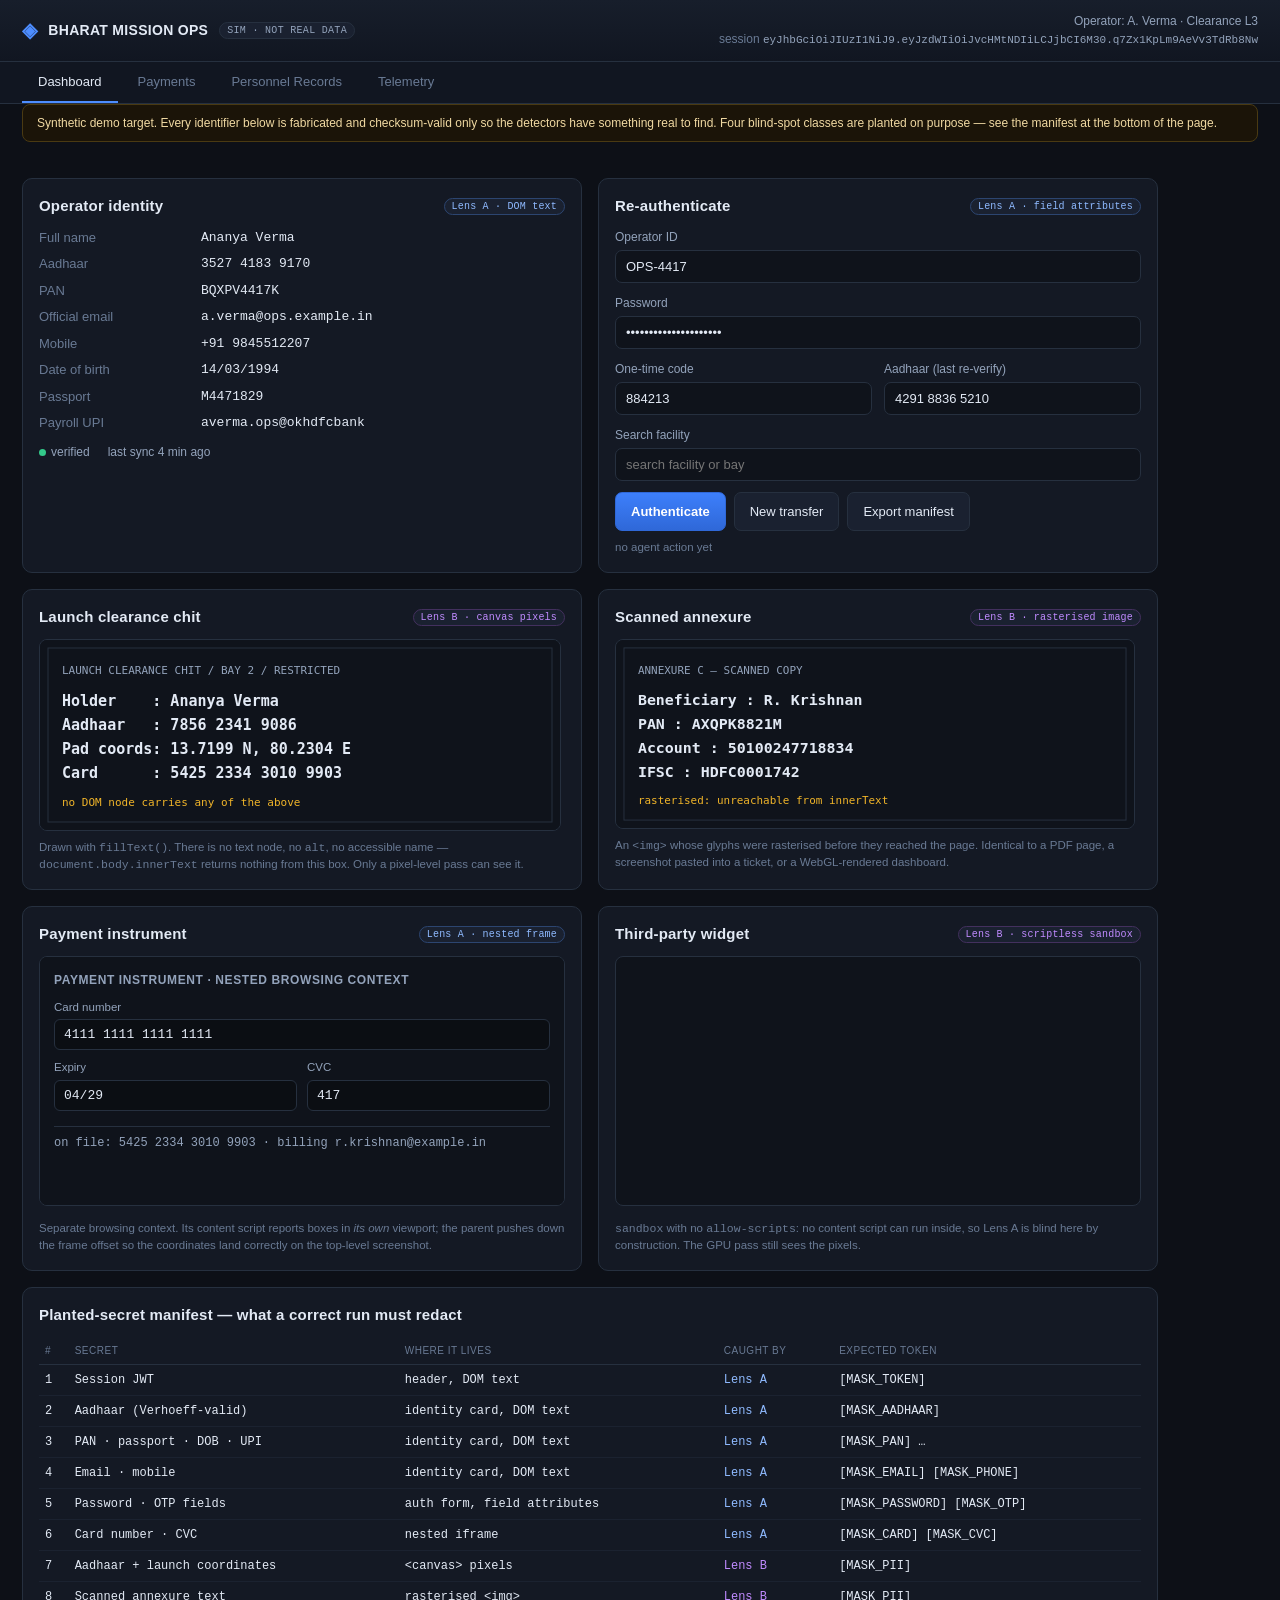
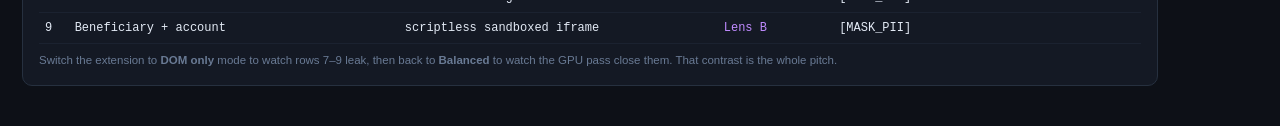
==== demo/index.html @ 04fd3617 "Aegis-Agent: on-device visual perception for browser agents Splits a browser agent so the half that " ====
<!doctype html>
<html lang="en">
<meta charset="utf-8">
<meta name="viewport" content="width=device-width, initial-scale=1">
<title>Bharat Mission Ops — Aegis-Agent demo target</title>
<style>
  :root {
    --bg:#0d1017; --panel:#141924; --panel2:#1a2130; --line:#26303f;
    --fg:#e3eaf5; --dim:#93a3bb; --muted:#697a94;
    --accent:#4d8dff; --ok:#33c98a; --warn:#f0b429; --bad:#ff6b60;
  }
  * { box-sizing:border-box; }
  body { margin:0; background:var(--bg); color:var(--fg);
         font:14px/1.5 -apple-system,"Segoe UI",Roboto,sans-serif; }
  header { display:flex; align-items:center; justify-content:space-between;
           padding:12px 22px; background:linear-gradient(180deg,#171e2b,#111621);
           border-bottom:1px solid var(--line); }
  .logo { display:flex; align-items:center; gap:11px; font-weight:650; letter-spacing:.3px; }
  .logo span.mark { color:var(--accent); font-size:20px; }
  .who { font-size:12px; color:var(--dim); text-align:right; }
  nav { display:flex; gap:4px; padding:0 22px; background:#111621; border-bottom:1px solid var(--line); }
  nav a { padding:10px 16px; color:var(--muted); text-decoration:none; font-size:13px;
          border-bottom:2px solid transparent; }
  nav a:hover { color:var(--fg); }
  nav a.active { color:var(--fg); border-bottom-color:var(--accent); }
  main { padding:20px 22px 40px; max-width:1180px; }
  h2 { font-size:15px; margin:0 0 10px; letter-spacing:.2px; }
  .grid { display:grid; grid-template-columns:1fr 1fr; gap:16px; }
  .card { background:var(--panel); border:1px solid var(--line); border-radius:10px; padding:16px; }
  .card h2 { display:flex; align-items:center; justify-content:space-between; }
  .tag { font:10px ui-monospace,monospace; padding:2px 7px; border-radius:20px;
         border:1px solid var(--line); background:var(--panel2); color:var(--dim); }
  .tag.a { color:#8fbaff; border-color:#2c4570; }
  .tag.b { color:#c08bff; border-color:#43305e; }
  dl { display:grid; grid-template-columns:150px 1fr; gap:7px 12px; margin:0; font-size:13px; }
  dt { color:var(--muted); }
  dd { margin:0; font-family:ui-monospace,SFMono-Regular,Menlo,monospace; }
  label { display:block; font-size:12px; color:var(--dim); margin-bottom:11px; }
  input, select { width:100%; margin-top:4px; padding:8px 10px; border-radius:7px;
                  border:1px solid var(--line); background:#0f131b; color:var(--fg); font-size:13px; }
  input:focus { outline:none; border-color:var(--accent); }
  .row2 { display:grid; grid-template-columns:1fr 1fr; gap:12px; }
  button { font:inherit; font-size:13px; padding:9px 15px; border-radius:7px; cursor:pointer;
           background:linear-gradient(180deg,#3d7ffb,#2f68d8); border:1px solid #2f68d8;
           color:#fff; font-weight:600; }
  button.sec { background:var(--panel2); border-color:var(--line); color:var(--fg); font-weight:500; }
  canvas { border:1px solid var(--line); border-radius:8px; display:block; background:#0f131b; }
  iframe { width:100%; border:1px solid var(--line); border-radius:8px; background:#0f131b; }
  .note { font-size:11.5px; color:var(--muted); margin-top:8px; }
  .manifest { margin-top:16px; }
  .manifest table { width:100%; border-collapse:collapse; font-size:12px; }
  .manifest th { text-align:left; font-size:10px; text-transform:uppercase; letter-spacing:.5px;
                 color:var(--muted); border-bottom:1px solid var(--line); padding:6px 6px; font-weight:500; }
  .manifest td { padding:6px; border-bottom:1px solid #1b2230; font-family:ui-monospace,monospace; }
  .lensA { color:#8fbaff; } .lensB { color:#c08bff; }
  #banner { background:#1b1408; border:1px solid #4a3a12; color:#f0d9a2; font-size:12px;
            padding:9px 14px; margin:0 22px 16px; border-radius:8px; }
  .status { display:flex; gap:18px; font-size:12px; color:var(--dim); margin-top:10px; }
  .dot { width:7px; height:7px; border-radius:50%; background:var(--ok); display:inline-block; margin-right:5px; }
</style>
<body>

<header>
  <div class="logo"><span class="mark">◈</span> BHARAT MISSION OPS <span class="tag">SIM · NOT REAL DATA</span></div>
  <div class="who">
    Operator: A. Verma · Clearance L3<br>
    <span style="color:#697a94">session</span>
    <code style="font-size:11px">eyJhbGciOiJIUzI1NiJ9.eyJzdWIiOiJvcHMtNDIiLCJjbCI6M30.q7Zx1KpLm9AeVv3TdRb8Nw</code>
  </div>
</header>

<nav>
  <a href="#dashboard" class="active" data-view="dashboard">Dashboard</a>
  <a href="#payments"  data-view="payments">Payments</a>
  <a href="#records"   data-view="records">Personnel Records</a>
  <a href="#telemetry" data-view="telemetry">Telemetry</a>
</nav>

<div id="banner">
  Synthetic demo target. Every identifier below is fabricated and checksum-valid only
  so the detectors have something real to find. Four blind-spot classes are planted
  on purpose — see the manifest at the bottom of the page.
</div>

<main>
  <div class="grid">

    <!-- ---------------------------------------------- Lens A: DOM text -->
    <section class="card">
      <h2>Operator identity <span class="tag a">Lens A · DOM text</span></h2>
      <dl>
        <dt>Full name</dt><dd>Ananya Verma</dd>
        <dt>Aadhaar</dt><dd>3527 4183 9170</dd>
        <dt>PAN</dt><dd>BQXPV4417K</dd>
        <dt>Official email</dt><dd>a.verma@ops.example.in</dd>
        <dt>Mobile</dt><dd>+91 9845512207</dd>
        <dt>Date of birth</dt><dd>14/03/1994</dd>
        <dt>Passport</dt><dd>M4471829</dd>
        <dt>Payroll UPI</dt><dd>averma.ops@okhdfcbank</dd>
      </dl>
      <div class="status"><span><span class="dot"></span>verified</span><span>last sync 4 min ago</span></div>
    </section>

    <!-- ---------------------------------------------- Lens A: form fields -->
    <section class="card">
      <h2>Re-authenticate <span class="tag a">Lens A · field attributes</span></h2>
      <label>Operator ID
        <input type="text" name="operator" value="OPS-4417" autocomplete="username">
      </label>
      <label>Password
        <input type="password" name="password" autocomplete="current-password" value="correct-horse-battery">
      </label>
      <div class="row2">
        <label>One-time code
          <input type="text" name="otp" autocomplete="one-time-code" inputmode="numeric" value="884213">
        </label>
        <label>Aadhaar (last re-verify)
          <input type="text" name="aadhaarNumber" value="4291 8836 5210">
        </label>
      </div>
      <label>Search facility
        <input type="text" name="q" placeholder="search facility or bay" aria-label="Search facility">
      </label>
      <div style="display:flex; gap:8px; margin-top:4px">
        <button id="authBtn">Authenticate</button>
        <button class="sec" id="newTransfer">New transfer</button>
        <button class="sec" id="exportBtn">Export manifest</button>
      </div>
      <div class="note" id="actionLog">no agent action yet</div>
    </section>

    <!-- ---------------------------------------------- Lens B: canvas -->
    <section class="card">
      <h2>Launch clearance chit <span class="tag b">Lens B · canvas pixels</span></h2>
      <canvas id="chit" width="520" height="190"></canvas>
      <div class="note">
        Drawn with <code>fillText()</code>. There is no text node, no
        <code>alt</code>, no accessible name — <code>document.body.innerText</code>
        returns nothing from this box. Only a pixel-level pass can see it.
      </div>
    </section>

    <!-- ---------------------------------------------- Lens B: baked image -->
    <section class="card">
      <h2>Scanned annexure <span class="tag b">Lens B · rasterised image</span></h2>
      <img id="annexure" width="520" height="190" alt="scanned annexure page"
           style="border:1px solid #26303f;border-radius:8px;display:block">
      <div class="note">
        An <code>&lt;img&gt;</code> whose glyphs were rasterised before they reached
        the page. Identical to a PDF page, a screenshot pasted into a ticket, or a
        WebGL-rendered dashboard.
      </div>
    </section>

    <!-- ---------------------------------------------- Lens A: nested frame -->
    <section class="card">
      <h2>Payment instrument <span class="tag a">Lens A · nested frame</span></h2>
      <iframe id="payFrame" src="frame-payment.html" height="250" title="payment instrument"></iframe>
      <div class="note">
        Separate browsing context. Its content script reports boxes in <em>its own</em>
        viewport; the parent pushes down the frame offset so the coordinates land
        correctly on the top-level screenshot.
      </div>
    </section>

    <!-- ---------------------------------------------- Lens B: sandboxed frame -->
    <section class="card">
      <h2>Third-party widget <span class="tag b">Lens B · scriptless sandbox</span></h2>
      <iframe id="sandboxFrame" height="250" sandbox title="third-party widget"></iframe>
      <div class="note">
        <code>sandbox</code> with no <code>allow-scripts</code>: no content script can
        run inside, so Lens A is blind here by construction. The GPU pass still sees
        the pixels.
      </div>
    </section>
  </div>

  <!-- ------------------------------------------------------------ manifest -->
  <section class="card manifest">
    <h2>Planted-secret manifest — what a correct run must redact</h2>
    <table>
      <thead><tr><th>#</th><th>Secret</th><th>Where it lives</th><th>Caught by</th><th>Expected token</th></tr></thead>
      <tbody>
        <tr><td>1</td><td>Session JWT</td><td>header, DOM text</td><td class="lensA">Lens A</td><td>[MASK_TOKEN]</td></tr>
        <tr><td>2</td><td>Aadhaar (Verhoeff-valid)</td><td>identity card, DOM text</td><td class="lensA">Lens A</td><td>[MASK_AADHAAR]</td></tr>
        <tr><td>3</td><td>PAN · passport · DOB · UPI</td><td>identity card, DOM text</td><td class="lensA">Lens A</td><td>[MASK_PAN] …</td></tr>
        <tr><td>4</td><td>Email · mobile</td><td>identity card, DOM text</td><td class="lensA">Lens A</td><td>[MASK_EMAIL] [MASK_PHONE]</td></tr>
        <tr><td>5</td><td>Password · OTP fields</td><td>auth form, field attributes</td><td class="lensA">Lens A</td><td>[MASK_PASSWORD] [MASK_OTP]</td></tr>
        <tr><td>6</td><td>Card number · CVC</td><td>nested iframe</td><td class="lensA">Lens A</td><td>[MASK_CARD] [MASK_CVC]</td></tr>
        <tr><td>7</td><td>Aadhaar + launch coordinates</td><td><code>&lt;canvas&gt;</code> pixels</td><td class="lensB">Lens B</td><td>[MASK_PII]</td></tr>
        <tr><td>8</td><td>Scanned annexure text</td><td>rasterised <code>&lt;img&gt;</code></td><td class="lensB">Lens B</td><td>[MASK_PII]</td></tr>
        <tr><td>9</td><td>Beneficiary + account</td><td>scriptless sandboxed iframe</td><td class="lensB">Lens B</td><td>[MASK_PII]</td></tr>
      </tbody>
    </table>
    <div class="note">
      Switch the extension to <b>DOM only</b> mode to watch rows 7–9 leak, then back to
      <b>Balanced</b> to watch the GPU pass close them. That contrast is the whole pitch.
    </div>
  </section>
</main>

<script>
/* ---- canvas: text that exists only as pixels ---------------------------- */
(function () {
  const c = document.getElementById('chit');
  const g = c.getContext('2d');
  g.fillStyle = '#0f131b'; g.fillRect(0, 0, c.width, c.height);
  g.strokeStyle = '#26303f'; g.strokeRect(8, 8, c.width - 16, c.height - 16);

  g.fillStyle = '#93a3bb';
  g.font = '11px ui-monospace, monospace';
  g.fillText('LAUNCH CLEARANCE CHIT / BAY 2 / RESTRICTED', 22, 34);

  g.fillStyle = '#e3eaf5';
  g.font = '600 15px ui-monospace, monospace';
  g.fillText('Holder    : Ananya Verma', 22, 66);
  g.fillText('Aadhaar   : 7856 2341 9086', 22, 90);
  g.fillText('Pad coords: 13.7199 N, 80.2304 E', 22, 114);
  g.fillText('Card      : 5425 2334 3010 9903', 22, 138);

  g.fillStyle = '#f0b429';
  g.font = '11px ui-monospace, monospace';
  g.fillText('no DOM node carries any of the above', 22, 166);
})();

/* ---- rasterised image: SVG text flattened before the DOM sees it -------- */
(function () {
  const svg = `<svg xmlns="http://www.w3.org/2000/svg" width="520" height="190">
    <rect width="520" height="190" fill="#0f131b"/>
    <rect x="8" y="8" width="504" height="174" fill="none" stroke="#26303f"/>
    <text x="22" y="34" fill="#93a3bb" font-family="monospace" font-size="11">ANNEXURE C — SCANNED COPY</text>
    <text x="22" y="66" fill="#e3eaf5" font-family="monospace" font-size="15" font-weight="600">Beneficiary : R. Krishnan</text>
    <text x="22" y="90" fill="#e3eaf5" font-family="monospace" font-size="15" font-weight="600">PAN         : AXQPK8821M</text>
    <text x="22" y="114" fill="#e3eaf5" font-family="monospace" font-size="15" font-weight="600">Account     : 50100247718834</text>
    <text x="22" y="138" fill="#e3eaf5" font-family="monospace" font-size="15" font-weight="600">IFSC        : HDFC0001742</text>
    <text x="22" y="166" fill="#f0b429" font-family="monospace" font-size="11">rasterised: unreachable from innerText</text>
  </svg>`;
  // percent-encoding, not btoa(): the markup contains non-Latin1 typography.
  document.getElementById('annexure').src =
    'data:image/svg+xml;charset=utf-8,' + encodeURIComponent(svg);
})();

/* ---- scriptless sandboxed frame: srcdoc so it needs no network fetch ---- */
(function () {
  // `sandbox` with no allow-scripts means nothing executes in here — not the
  // vendor's code, and not our content script either. Lens A is blind by design.
  document.getElementById('sandboxFrame').srcdoc = `<!doctype html><meta charset="utf-8">
<style>
  body { margin:0; padding:14px; background:#0f131b; color:#e3eaf5;
         font:13px/1.55 ui-monospace,SFMono-Regular,Menlo,monospace; }
  h3 { margin:0 0 12px; font:11px -apple-system,sans-serif; color:#93a3bb;
       text-transform:uppercase; letter-spacing:.6px; }
  .k { color:#697a94; display:inline-block; width:104px; }
  .warn { color:#f0b429; font-size:11px; margin-top:12px;
          border-top:1px solid #26303f; padding-top:9px; }
</style>
<h3>Settlement widget &middot; vendor origin</h3>
<div><span class="k">Beneficiary</span> R. Krishnan</div>
<div><span class="k">Account</span> 50100247718834</div>
<div><span class="k">IFSC</span> HDFC0001742</div>
<div><span class="k">Aadhaar</span> 4291 8836 5210</div>
<div><span class="k">Contact</span> r.krishnan@example.in</div>
<div><span class="k">Mobile</span> +91 9845512207</div>
<div class="warn">sandboxed without allow-scripts &rarr; no content script can run here.
Lens A is structurally blind; Lens B is not.</div>`;
})();

/* ---- something for the agent to actually do ---------------------------- */
(function () {
  const log = document.getElementById('actionLog');
  const stamp = (m) => { log.textContent = `${new Date().toLocaleTimeString()} — ${m}`; };

  document.querySelectorAll('nav a').forEach((a) => {
    a.addEventListener('click', (e) => {
      e.preventDefault();
      document.querySelectorAll('nav a').forEach((x) => x.classList.toggle('active', x === a));
      stamp(`navigated to ${a.dataset.view}`);
    });
  });
  document.getElementById('authBtn').addEventListener('click', () => stamp('authenticate clicked'));
  document.getElementById('newTransfer').addEventListener('click', () => stamp('new transfer started'));
  document.getElementById('exportBtn').addEventListener('click', () => stamp('manifest export queued'));
  document.querySelector('input[name=q]').addEventListener('change', (e) =>
    stamp(`facility search set to "${e.target.value}"`));
})();
</script>
</body>
</html>
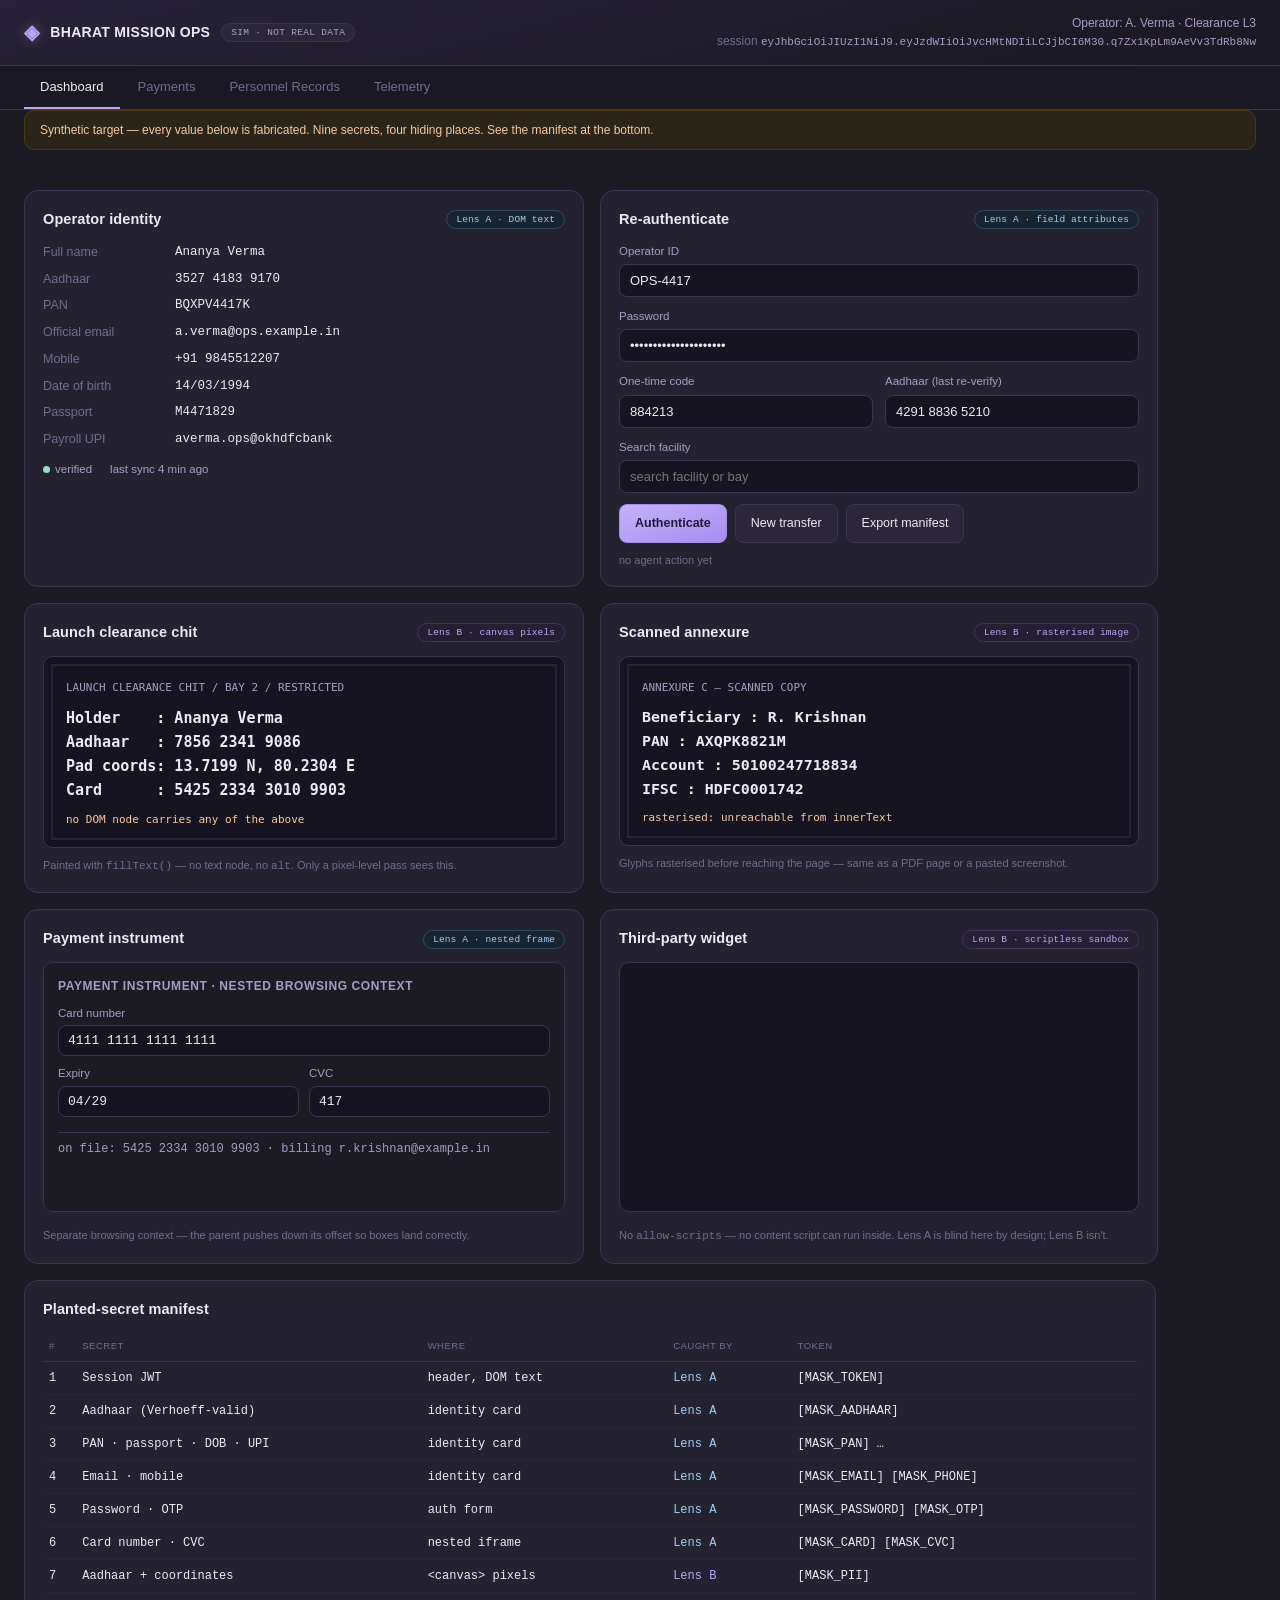
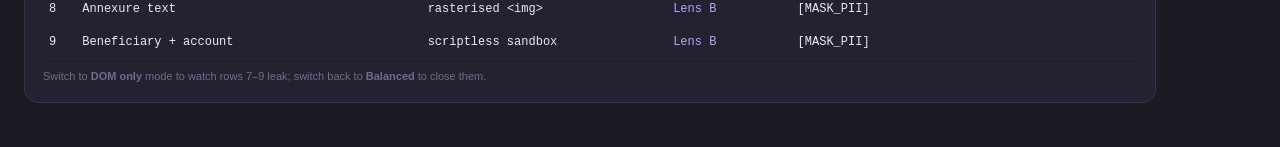
==== commit 22f954a5: "Pastel redesign: popup, demo page and self-test harness Retint the whole visual surface from a cold " ====
--- a/demo/index.html
+++ b/demo/index.html
@@ -5,58 +5,63 @@
 <title>Bharat Mission Ops — Aegis-Agent demo target</title>
 <style>
   :root {
-    --bg:#0d1017; --panel:#141924; --panel2:#1a2130; --line:#26303f;
-    --fg:#e3eaf5; --dim:#93a3bb; --muted:#697a94;
-    --accent:#4d8dff; --ok:#33c98a; --warn:#f0b429; --bad:#ff6b60;
+    --bg:#1c1a23; --panel:#242130; --panel2:#2b2739; --line:#3a3450;
+    --fg:#ece8f7; --dim:#a79cc4; --muted:#736a8c;
+    --lavender:#b9a6f7; --lavender-dim:#8b7bc4;
+    --mint:#8fe3c4; --peach:#f6c99a; --rose:#f5a3b3; --sky:#9ecdf5;
+    --accent: var(--lavender);
   }
   * { box-sizing:border-box; }
   body { margin:0; background:var(--bg); color:var(--fg);
          font:14px/1.5 -apple-system,"Segoe UI",Roboto,sans-serif; }
   header { display:flex; align-items:center; justify-content:space-between;
-           padding:12px 22px; background:linear-gradient(180deg,#171e2b,#111621);
+           padding:14px 24px; background:linear-gradient(165deg,#272238,#1a1822);
            border-bottom:1px solid var(--line); }
   .logo { display:flex; align-items:center; gap:11px; font-weight:650; letter-spacing:.3px; }
-  .logo span.mark { color:var(--accent); font-size:20px; }
+  .logo span.mark { color:var(--lavender); font-size:20px; filter:drop-shadow(0 0 6px rgba(185,166,247,.35)); }
   .who { font-size:12px; color:var(--dim); text-align:right; }
-  nav { display:flex; gap:4px; padding:0 22px; background:#111621; border-bottom:1px solid var(--line); }
-  nav a { padding:10px 16px; color:var(--muted); text-decoration:none; font-size:13px;
-          border-bottom:2px solid transparent; }
+  nav { display:flex; gap:2px; padding:0 24px; background:#1a1822; border-bottom:1px solid var(--line); }
+  nav a { padding:11px 16px; color:var(--muted); text-decoration:none; font-size:13px;
+          border-bottom:2px solid transparent; transition:color .15s; }
   nav a:hover { color:var(--fg); }
-  nav a.active { color:var(--fg); border-bottom-color:var(--accent); }
-  main { padding:20px 22px 40px; max-width:1180px; }
-  h2 { font-size:15px; margin:0 0 10px; letter-spacing:.2px; }
+  nav a.active { color:var(--fg); border-bottom-color:var(--lavender); }
+  main { padding:22px 24px 44px; max-width:1180px; }
+  h2 { font-size:14.5px; margin:0 0 12px; letter-spacing:.1px; font-weight:600; }
   .grid { display:grid; grid-template-columns:1fr 1fr; gap:16px; }
-  .card { background:var(--panel); border:1px solid var(--line); border-radius:10px; padding:16px; }
-  .card h2 { display:flex; align-items:center; justify-content:space-between; }
-  .tag { font:10px ui-monospace,monospace; padding:2px 7px; border-radius:20px;
-         border:1px solid var(--line); background:var(--panel2); color:var(--dim); }
-  .tag.a { color:#8fbaff; border-color:#2c4570; }
-  .tag.b { color:#c08bff; border-color:#43305e; }
-  dl { display:grid; grid-template-columns:150px 1fr; gap:7px 12px; margin:0; font-size:13px; }
+  .card { background:var(--panel); border:1px solid var(--line); border-radius:14px; padding:18px;
+          transition:border-color .2s; }
+  .card:hover { border-color:var(--lavender-dim); }
+  .card h2 { display:flex; align-items:center; justify-content:space-between; gap:10px; }
+  .tag { font:9.5px ui-monospace,monospace; padding:3px 9px; border-radius:20px;
+         border:1px solid var(--line); background:var(--panel2); color:var(--dim); white-space:nowrap; }
+  .tag.a { color:var(--sky); border-color:#2d4a5e; background:#182430; }
+  .tag.b { color:var(--lavender); border-color:#43305e; background:#241f33; }
+  dl { display:grid; grid-template-columns:120px 1fr; gap:8px 12px; margin:0; font-size:12.5px; }
   dt { color:var(--muted); }
   dd { margin:0; font-family:ui-monospace,SFMono-Regular,Menlo,monospace; }
-  label { display:block; font-size:12px; color:var(--dim); margin-bottom:11px; }
-  input, select { width:100%; margin-top:4px; padding:8px 10px; border-radius:7px;
-                  border:1px solid var(--line); background:#0f131b; color:var(--fg); font-size:13px; }
-  input:focus { outline:none; border-color:var(--accent); }
+  label { display:block; font-size:11.5px; color:var(--dim); margin-bottom:11px; }
+  input, select { width:100%; margin-top:4px; padding:8px 10px; border-radius:8px;
+                  border:1px solid var(--line); background:#161420; color:var(--fg); font-size:13px; }
+  input:focus { outline:none; border-color:var(--lavender-dim); box-shadow:0 0 0 3px rgba(185,166,247,.1); }
   .row2 { display:grid; grid-template-columns:1fr 1fr; gap:12px; }
-  button { font:inherit; font-size:13px; padding:9px 15px; border-radius:7px; cursor:pointer;
-           background:linear-gradient(180deg,#3d7ffb,#2f68d8); border:1px solid #2f68d8;
-           color:#fff; font-weight:600; }
+  button { font:inherit; font-size:12.5px; padding:9px 15px; border-radius:8px; cursor:pointer;
+           background:linear-gradient(160deg,#c3b2fa,#a68ef0); border:1px solid #a68ef0;
+           color:#211b38; font-weight:650; transition:transform .05s; }
+  button:active { transform:translateY(1px); }
   button.sec { background:var(--panel2); border-color:var(--line); color:var(--fg); font-weight:500; }
-  canvas { border:1px solid var(--line); border-radius:8px; display:block; background:#0f131b; }
-  iframe { width:100%; border:1px solid var(--line); border-radius:8px; background:#0f131b; }
-  .note { font-size:11.5px; color:var(--muted); margin-top:8px; }
+  canvas { border:1px solid var(--line); border-radius:10px; display:block; background:#161420; }
+  iframe { width:100%; border:1px solid var(--line); border-radius:10px; background:#161420; }
+  .note { font-size:11px; color:var(--muted); margin-top:9px; line-height:1.5; }
   .manifest { margin-top:16px; }
   .manifest table { width:100%; border-collapse:collapse; font-size:12px; }
-  .manifest th { text-align:left; font-size:10px; text-transform:uppercase; letter-spacing:.5px;
-                 color:var(--muted); border-bottom:1px solid var(--line); padding:6px 6px; font-weight:500; }
-  .manifest td { padding:6px; border-bottom:1px solid #1b2230; font-family:ui-monospace,monospace; }
-  .lensA { color:#8fbaff; } .lensB { color:#c08bff; }
-  #banner { background:#1b1408; border:1px solid #4a3a12; color:#f0d9a2; font-size:12px;
-            padding:9px 14px; margin:0 22px 16px; border-radius:8px; }
-  .status { display:flex; gap:18px; font-size:12px; color:var(--dim); margin-top:10px; }
-  .dot { width:7px; height:7px; border-radius:50%; background:var(--ok); display:inline-block; margin-right:5px; }
+  .manifest th { text-align:left; font-size:9.5px; text-transform:uppercase; letter-spacing:.5px;
+                 color:var(--muted); border-bottom:1px solid var(--line); padding:7px 6px; font-weight:500; }
+  .manifest td { padding:7px 6px; border-bottom:1px solid #2a2638; font-family:ui-monospace,monospace; }
+  .lensA { color:var(--sky); } .lensB { color:var(--lavender); }
+  #banner { background:#2b2418; border:1px solid #4a3a12; color:var(--peach); font-size:12px;
+            padding:10px 15px; margin:0 24px 18px; border-radius:10px; }
+  .status { display:flex; gap:18px; font-size:11.5px; color:var(--dim); margin-top:12px; }
+  .dot { width:7px; height:7px; border-radius:50%; background:var(--mint); display:inline-block; margin-right:5px; }
 </style>
 <body>
 
@@ -64,7 +69,7 @@
   <div class="logo"><span class="mark">◈</span> BHARAT MISSION OPS <span class="tag">SIM · NOT REAL DATA</span></div>
   <div class="who">
     Operator: A. Verma · Clearance L3<br>
-    <span style="color:#697a94">session</span>
+    <span style="color:var(--muted)">session</span>
     <code style="font-size:11px">eyJhbGciOiJIUzI1NiJ9.eyJzdWIiOiJvcHMtNDIiLCJjbCI6M30.q7Zx1KpLm9AeVv3TdRb8Nw</code>
   </div>
 </header>
@@ -77,9 +82,7 @@
 </nav>
 
 <div id="banner">
-  Synthetic demo target. Every identifier below is fabricated and checksum-valid only
-  so the detectors have something real to find. Four blind-spot classes are planted
-  on purpose — see the manifest at the bottom of the page.
+  Synthetic target — every value below is fabricated. Nine secrets, four hiding places. See the manifest at the bottom.
 </div>
 
 <main>
@@ -133,69 +136,50 @@
     <section class="card">
       <h2>Launch clearance chit <span class="tag b">Lens B · canvas pixels</span></h2>
       <canvas id="chit" width="520" height="190"></canvas>
-      <div class="note">
-        Drawn with <code>fillText()</code>. There is no text node, no
-        <code>alt</code>, no accessible name — <code>document.body.innerText</code>
-        returns nothing from this box. Only a pixel-level pass can see it.
-      </div>
+      <div class="note">Painted with <code>fillText()</code> — no text node, no <code>alt</code>. Only a pixel-level pass sees this.</div>
     </section>
 
     <!-- ---------------------------------------------- Lens B: baked image -->
     <section class="card">
       <h2>Scanned annexure <span class="tag b">Lens B · rasterised image</span></h2>
       <img id="annexure" width="520" height="190" alt="scanned annexure page"
-           style="border:1px solid #26303f;border-radius:8px;display:block">
-      <div class="note">
-        An <code>&lt;img&gt;</code> whose glyphs were rasterised before they reached
-        the page. Identical to a PDF page, a screenshot pasted into a ticket, or a
-        WebGL-rendered dashboard.
-      </div>
+           style="border:1px solid var(--line);border-radius:10px;display:block">
+      <div class="note">Glyphs rasterised before reaching the page — same as a PDF page or a pasted screenshot.</div>
     </section>
 
     <!-- ---------------------------------------------- Lens A: nested frame -->
     <section class="card">
       <h2>Payment instrument <span class="tag a">Lens A · nested frame</span></h2>
       <iframe id="payFrame" src="frame-payment.html" height="250" title="payment instrument"></iframe>
-      <div class="note">
-        Separate browsing context. Its content script reports boxes in <em>its own</em>
-        viewport; the parent pushes down the frame offset so the coordinates land
-        correctly on the top-level screenshot.
-      </div>
+      <div class="note">Separate browsing context — the parent pushes down its offset so boxes land correctly.</div>
     </section>
 
     <!-- ---------------------------------------------- Lens B: sandboxed frame -->
     <section class="card">
       <h2>Third-party widget <span class="tag b">Lens B · scriptless sandbox</span></h2>
       <iframe id="sandboxFrame" height="250" sandbox title="third-party widget"></iframe>
-      <div class="note">
-        <code>sandbox</code> with no <code>allow-scripts</code>: no content script can
-        run inside, so Lens A is blind here by construction. The GPU pass still sees
-        the pixels.
-      </div>
+      <div class="note">No <code>allow-scripts</code> — no content script can run inside. Lens A is blind here by design; Lens B isn't.</div>
     </section>
   </div>
 
   <!-- ------------------------------------------------------------ manifest -->
   <section class="card manifest">
-    <h2>Planted-secret manifest — what a correct run must redact</h2>
+    <h2>Planted-secret manifest</h2>
     <table>
-      <thead><tr><th>#</th><th>Secret</th><th>Where it lives</th><th>Caught by</th><th>Expected token</th></tr></thead>
+      <thead><tr><th>#</th><th>Secret</th><th>Where</th><th>Caught by</th><th>Token</th></tr></thead>
       <tbody>
         <tr><td>1</td><td>Session JWT</td><td>header, DOM text</td><td class="lensA">Lens A</td><td>[MASK_TOKEN]</td></tr>
-        <tr><td>2</td><td>Aadhaar (Verhoeff-valid)</td><td>identity card, DOM text</td><td class="lensA">Lens A</td><td>[MASK_AADHAAR]</td></tr>
-        <tr><td>3</td><td>PAN · passport · DOB · UPI</td><td>identity card, DOM text</td><td class="lensA">Lens A</td><td>[MASK_PAN] …</td></tr>
-        <tr><td>4</td><td>Email · mobile</td><td>identity card, DOM text</td><td class="lensA">Lens A</td><td>[MASK_EMAIL] [MASK_PHONE]</td></tr>
-        <tr><td>5</td><td>Password · OTP fields</td><td>auth form, field attributes</td><td class="lensA">Lens A</td><td>[MASK_PASSWORD] [MASK_OTP]</td></tr>
+        <tr><td>2</td><td>Aadhaar (Verhoeff-valid)</td><td>identity card</td><td class="lensA">Lens A</td><td>[MASK_AADHAAR]</td></tr>
+        <tr><td>3</td><td>PAN · passport · DOB · UPI</td><td>identity card</td><td class="lensA">Lens A</td><td>[MASK_PAN] …</td></tr>
+        <tr><td>4</td><td>Email · mobile</td><td>identity card</td><td class="lensA">Lens A</td><td>[MASK_EMAIL] [MASK_PHONE]</td></tr>
+        <tr><td>5</td><td>Password · OTP</td><td>auth form</td><td class="lensA">Lens A</td><td>[MASK_PASSWORD] [MASK_OTP]</td></tr>
         <tr><td>6</td><td>Card number · CVC</td><td>nested iframe</td><td class="lensA">Lens A</td><td>[MASK_CARD] [MASK_CVC]</td></tr>
-        <tr><td>7</td><td>Aadhaar + launch coordinates</td><td><code>&lt;canvas&gt;</code> pixels</td><td class="lensB">Lens B</td><td>[MASK_PII]</td></tr>
-        <tr><td>8</td><td>Scanned annexure text</td><td>rasterised <code>&lt;img&gt;</code></td><td class="lensB">Lens B</td><td>[MASK_PII]</td></tr>
-        <tr><td>9</td><td>Beneficiary + account</td><td>scriptless sandboxed iframe</td><td class="lensB">Lens B</td><td>[MASK_PII]</td></tr>
+        <tr><td>7</td><td>Aadhaar + coordinates</td><td><code>&lt;canvas&gt;</code> pixels</td><td class="lensB">Lens B</td><td>[MASK_PII]</td></tr>
+        <tr><td>8</td><td>Annexure text</td><td>rasterised <code>&lt;img&gt;</code></td><td class="lensB">Lens B</td><td>[MASK_PII]</td></tr>
+        <tr><td>9</td><td>Beneficiary + account</td><td>scriptless sandbox</td><td class="lensB">Lens B</td><td>[MASK_PII]</td></tr>
       </tbody>
     </table>
-    <div class="note">
-      Switch the extension to <b>DOM only</b> mode to watch rows 7–9 leak, then back to
-      <b>Balanced</b> to watch the GPU pass close them. That contrast is the whole pitch.
-    </div>
+    <div class="note">Switch to <b>DOM only</b> mode to watch rows 7–9 leak; switch back to <b>Balanced</b> to close them.</div>
   </section>
 </main>
 
@@ -204,21 +188,21 @@
 (function () {
   const c = document.getElementById('chit');
   const g = c.getContext('2d');
-  g.fillStyle = '#0f131b'; g.fillRect(0, 0, c.width, c.height);
-  g.strokeStyle = '#26303f'; g.strokeRect(8, 8, c.width - 16, c.height - 16);
-
-  g.fillStyle = '#93a3bb';
+  g.fillStyle = '#161420'; g.fillRect(0, 0, c.width, c.height);
+  g.strokeStyle = '#3a3450'; g.strokeRect(8, 8, c.width - 16, c.height - 16);
+
+  g.fillStyle = '#a79cc4';
   g.font = '11px ui-monospace, monospace';
   g.fillText('LAUNCH CLEARANCE CHIT / BAY 2 / RESTRICTED', 22, 34);
 
-  g.fillStyle = '#e3eaf5';
+  g.fillStyle = '#ece8f7';
   g.font = '600 15px ui-monospace, monospace';
   g.fillText('Holder    : Ananya Verma', 22, 66);
   g.fillText('Aadhaar   : 7856 2341 9086', 22, 90);
   g.fillText('Pad coords: 13.7199 N, 80.2304 E', 22, 114);
   g.fillText('Card      : 5425 2334 3010 9903', 22, 138);
 
-  g.fillStyle = '#f0b429';
+  g.fillStyle = '#f6c99a';
   g.font = '11px ui-monospace, monospace';
   g.fillText('no DOM node carries any of the above', 22, 166);
 })();
@@ -226,14 +210,14 @@
 /* ---- rasterised image: SVG text flattened before the DOM sees it -------- */
 (function () {
   const svg = `<svg xmlns="http://www.w3.org/2000/svg" width="520" height="190">
-    <rect width="520" height="190" fill="#0f131b"/>
-    <rect x="8" y="8" width="504" height="174" fill="none" stroke="#26303f"/>
-    <text x="22" y="34" fill="#93a3bb" font-family="monospace" font-size="11">ANNEXURE C — SCANNED COPY</text>
-    <text x="22" y="66" fill="#e3eaf5" font-family="monospace" font-size="15" font-weight="600">Beneficiary : R. Krishnan</text>
-    <text x="22" y="90" fill="#e3eaf5" font-family="monospace" font-size="15" font-weight="600">PAN         : AXQPK8821M</text>
-    <text x="22" y="114" fill="#e3eaf5" font-family="monospace" font-size="15" font-weight="600">Account     : 50100247718834</text>
-    <text x="22" y="138" fill="#e3eaf5" font-family="monospace" font-size="15" font-weight="600">IFSC        : HDFC0001742</text>
-    <text x="22" y="166" fill="#f0b429" font-family="monospace" font-size="11">rasterised: unreachable from innerText</text>
+    <rect width="520" height="190" fill="#161420"/>
+    <rect x="8" y="8" width="504" height="174" fill="none" stroke="#3a3450"/>
+    <text x="22" y="34" fill="#a79cc4" font-family="monospace" font-size="11">ANNEXURE C — SCANNED COPY</text>
+    <text x="22" y="66" fill="#ece8f7" font-family="monospace" font-size="15" font-weight="600">Beneficiary : R. Krishnan</text>
+    <text x="22" y="90" fill="#ece8f7" font-family="monospace" font-size="15" font-weight="600">PAN         : AXQPK8821M</text>
+    <text x="22" y="114" fill="#ece8f7" font-family="monospace" font-size="15" font-weight="600">Account     : 50100247718834</text>
+    <text x="22" y="138" fill="#ece8f7" font-family="monospace" font-size="15" font-weight="600">IFSC        : HDFC0001742</text>
+    <text x="22" y="166" fill="#f6c99a" font-family="monospace" font-size="11">rasterised: unreachable from innerText</text>
   </svg>`;
   // percent-encoding, not btoa(): the markup contains non-Latin1 typography.
   document.getElementById('annexure').src =
@@ -246,13 +230,13 @@
   // vendor's code, and not our content script either. Lens A is blind by design.
   document.getElementById('sandboxFrame').srcdoc = `<!doctype html><meta charset="utf-8">
 <style>
-  body { margin:0; padding:14px; background:#0f131b; color:#e3eaf5;
+  body { margin:0; padding:14px; background:#161420; color:#ece8f7;
          font:13px/1.55 ui-monospace,SFMono-Regular,Menlo,monospace; }
-  h3 { margin:0 0 12px; font:11px -apple-system,sans-serif; color:#93a3bb;
+  h3 { margin:0 0 12px; font:11px -apple-system,sans-serif; color:#a79cc4;
        text-transform:uppercase; letter-spacing:.6px; }
-  .k { color:#697a94; display:inline-block; width:104px; }
-  .warn { color:#f0b429; font-size:11px; margin-top:12px;
-          border-top:1px solid #26303f; padding-top:9px; }
+  .k { color:#736a8c; display:inline-block; width:104px; }
+  .warn { color:#f6c99a; font-size:11px; margin-top:12px;
+          border-top:1px solid #3a3450; padding-top:9px; }
 </style>
 <h3>Settlement widget &middot; vendor origin</h3>
 <div><span class="k">Beneficiary</span> R. Krishnan</div>
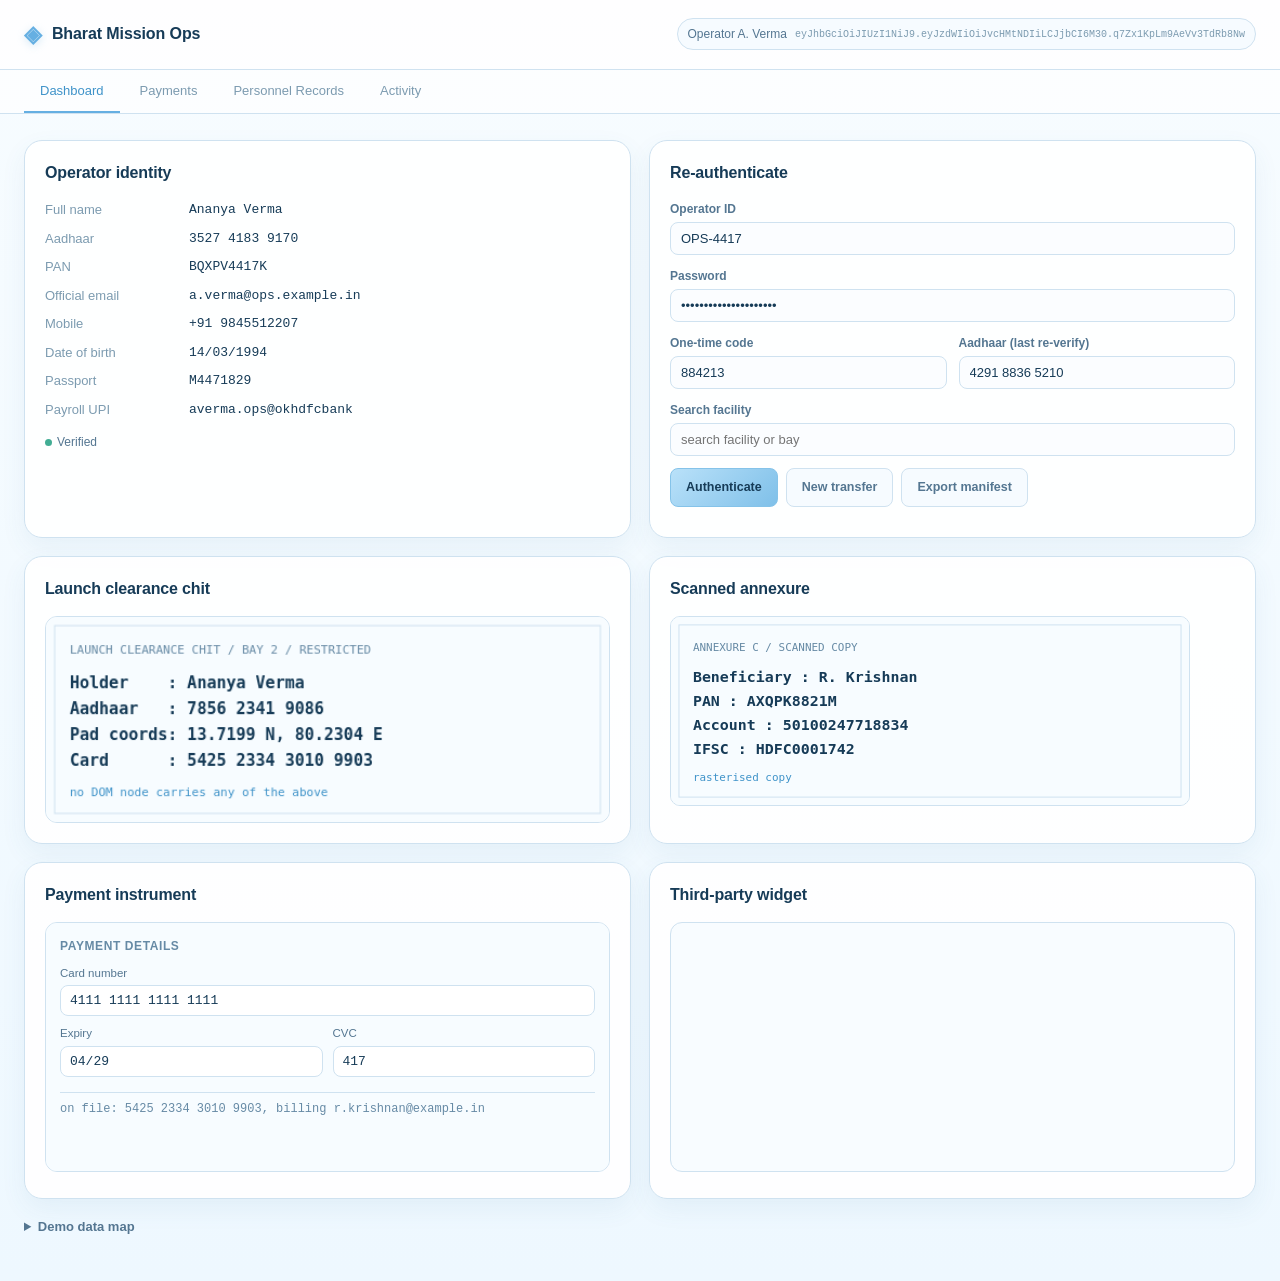
==== commit 3650969e: "Refresh demo with pastel blue interface" ====
--- a/demo/index.html
+++ b/demo/index.html
@@ -2,95 +2,79 @@
 <html lang="en">
 <meta charset="utf-8">
 <meta name="viewport" content="width=device-width, initial-scale=1">
-<title>Bharat Mission Ops — Aegis-Agent demo target</title>
+<title>Bharat Mission Ops | Aegis-Agent demo target</title>
 <style>
   :root {
-    --bg:#1c1a23; --panel:#242130; --panel2:#2b2739; --line:#3a3450;
-    --fg:#ece8f7; --dim:#a79cc4; --muted:#736a8c;
-    --lavender:#b9a6f7; --lavender-dim:#8b7bc4;
-    --mint:#8fe3c4; --peach:#f6c99a; --rose:#f5a3b3; --sky:#9ecdf5;
-    --accent: var(--lavender);
+    --bg:#f1f9ff; --panel:#ffffff; --panel2:#f6fbff; --line:#cfe2f0;
+    --fg:#163b57; --dim:#547691; --muted:#7c9bb0;
+    --accent:#65afe2; --accent-soft:#bce2f8; --mint:#42ad94; --sky:#3f93c9;
   }
   * { box-sizing:border-box; }
-  body { margin:0; background:var(--bg); color:var(--fg);
-         font:14px/1.5 -apple-system,"Segoe UI",Roboto,sans-serif; }
+  body { margin:0; background:linear-gradient(180deg,#f7fcff 0,#eef8ff 100%); color:var(--fg);
+         font:14px/1.5 -apple-system,"Segoe UI",Roboto,sans-serif; min-height:100vh; }
   header { display:flex; align-items:center; justify-content:space-between;
-           padding:14px 24px; background:linear-gradient(165deg,#272238,#1a1822);
+           padding:17px max(24px,calc((100vw - 1280px)/2)); background:rgba(255,255,255,.84);
            border-bottom:1px solid var(--line); }
-  .logo { display:flex; align-items:center; gap:11px; font-weight:650; letter-spacing:.3px; }
-  .logo span.mark { color:var(--lavender); font-size:20px; filter:drop-shadow(0 0 6px rgba(185,166,247,.35)); }
-  .who { font-size:12px; color:var(--dim); text-align:right; }
-  nav { display:flex; gap:2px; padding:0 24px; background:#1a1822; border-bottom:1px solid var(--line); }
+  .logo { display:flex; align-items:center; gap:10px; font-size:16px; font-weight:720; letter-spacing:-.1px; }
+  .logo span.mark { color:var(--accent); font-size:23px; filter:drop-shadow(0 2px 4px rgba(84,166,218,.24)); }
+  .who { display:flex; align-items:center; gap:8px; padding:6px 10px; border:1px solid var(--line); border-radius:999px; background:var(--panel2); font-size:12px; color:var(--dim); }
+  .session-token { color:var(--muted); font:10px ui-monospace,monospace; }
+  nav { display:flex; gap:4px; padding:0 max(24px,calc((100vw - 1280px)/2)); background:rgba(255,255,255,.65); border-bottom:1px solid var(--line); }
   nav a { padding:11px 16px; color:var(--muted); text-decoration:none; font-size:13px;
           border-bottom:2px solid transparent; transition:color .15s; }
   nav a:hover { color:var(--fg); }
-  nav a.active { color:var(--fg); border-bottom-color:var(--lavender); }
-  main { padding:22px 24px 44px; max-width:1180px; }
-  h2 { font-size:14.5px; margin:0 0 12px; letter-spacing:.1px; font-weight:600; }
-  .grid { display:grid; grid-template-columns:1fr 1fr; gap:16px; }
-  .card { background:var(--panel); border:1px solid var(--line); border-radius:14px; padding:18px;
-          transition:border-color .2s; }
-  .card:hover { border-color:var(--lavender-dim); }
-  .card h2 { display:flex; align-items:center; justify-content:space-between; gap:10px; }
-  .tag { font:9.5px ui-monospace,monospace; padding:3px 9px; border-radius:20px;
-         border:1px solid var(--line); background:var(--panel2); color:var(--dim); white-space:nowrap; }
-  .tag.a { color:var(--sky); border-color:#2d4a5e; background:#182430; }
-  .tag.b { color:var(--lavender); border-color:#43305e; background:#241f33; }
-  dl { display:grid; grid-template-columns:120px 1fr; gap:8px 12px; margin:0; font-size:12.5px; }
+  nav a.active { color:var(--sky); border-bottom-color:var(--accent); }
+  main { width:min(1280px,100%); margin:auto; padding:26px 24px 44px; }
+  h2 { font-size:16px; margin:0 0 15px; letter-spacing:-.15px; font-weight:700; }
+  .grid { display:grid; grid-template-columns:1fr 1fr; gap:18px; }
+  .card { background:rgba(255,255,255,.92); border:1px solid var(--line); border-radius:18px; padding:20px; box-shadow:0 10px 26px rgba(57,117,155,.07); transition:transform .18s,border-color .18s,box-shadow .18s; }
+  .card:hover { border-color:#a9d5ef; transform:translateY(-2px); box-shadow:0 14px 30px rgba(57,117,155,.11); }
+  dl { display:grid; grid-template-columns:132px 1fr; gap:9px 12px; margin:0; font-size:13px; }
   dt { color:var(--muted); }
   dd { margin:0; font-family:ui-monospace,SFMono-Regular,Menlo,monospace; }
-  label { display:block; font-size:11.5px; color:var(--dim); margin-bottom:11px; }
+  label { display:block; font-size:12px; color:var(--dim); margin-bottom:12px; font-weight:600; }
   input, select { width:100%; margin-top:4px; padding:8px 10px; border-radius:8px;
-                  border:1px solid var(--line); background:#161420; color:var(--fg); font-size:13px; }
-  input:focus { outline:none; border-color:var(--lavender-dim); box-shadow:0 0 0 3px rgba(185,166,247,.1); }
+                  border:1px solid var(--line); background:#fbfdff; color:var(--fg); font-size:13px; }
+  input:focus { outline:none; border-color:var(--accent); box-shadow:0 0 0 3px rgba(101,175,226,.15); }
   .row2 { display:grid; grid-template-columns:1fr 1fr; gap:12px; }
   button { font:inherit; font-size:12.5px; padding:9px 15px; border-radius:8px; cursor:pointer;
-           background:linear-gradient(160deg,#c3b2fa,#a68ef0); border:1px solid #a68ef0;
-           color:#211b38; font-weight:650; transition:transform .05s; }
+           background:linear-gradient(135deg,#b9e1f9,#7fc0e9); border:1px solid #85c3e9;
+           color:#163b57; font-weight:700; transition:transform .05s,box-shadow .15s; }
+  button:hover { box-shadow:0 5px 12px rgba(63,147,201,.18); }
   button:active { transform:translateY(1px); }
-  button.sec { background:var(--panel2); border-color:var(--line); color:var(--fg); font-weight:500; }
-  canvas { border:1px solid var(--line); border-radius:10px; display:block; background:#161420; }
-  iframe { width:100%; border:1px solid var(--line); border-radius:10px; background:#161420; }
-  .note { font-size:11px; color:var(--muted); margin-top:9px; line-height:1.5; }
-  .manifest { margin-top:16px; }
+  button.sec { background:var(--panel2); border-color:var(--line); color:var(--dim); font-weight:650; }
+  canvas { width:100%; height:auto; border:1px solid var(--line); border-radius:12px; display:block; background:#f8fcff; }
+  iframe { width:100%; border:1px solid var(--line); border-radius:12px; background:#f8fcff; }
+  .note { font-size:11px; color:var(--muted); margin-top:10px; line-height:1.5; }
+  .status { display:flex; gap:10px; font-size:12px; color:var(--dim); margin-top:14px; }.dot { width:7px; height:7px; border-radius:50%; background:var(--mint); display:inline-block; margin-right:5px; }
+  details.manifest { margin-top:18px; }.manifest summary { cursor:pointer; color:var(--dim); font-size:13px; font-weight:700; }.manifest .card { margin-top:10px; }
   .manifest table { width:100%; border-collapse:collapse; font-size:12px; }
   .manifest th { text-align:left; font-size:9.5px; text-transform:uppercase; letter-spacing:.5px;
                  color:var(--muted); border-bottom:1px solid var(--line); padding:7px 6px; font-weight:500; }
-  .manifest td { padding:7px 6px; border-bottom:1px solid #2a2638; font-family:ui-monospace,monospace; }
-  .lensA { color:var(--sky); } .lensB { color:var(--lavender); }
-  #banner { background:#2b2418; border:1px solid #4a3a12; color:var(--peach); font-size:12px;
-            padding:10px 15px; margin:0 24px 18px; border-radius:10px; }
-  .status { display:flex; gap:18px; font-size:11.5px; color:var(--dim); margin-top:12px; }
-  .dot { width:7px; height:7px; border-radius:50%; background:var(--mint); display:inline-block; margin-right:5px; }
+  .manifest td { padding:7px 6px; border-bottom:1px solid #e6f0f7; font-family:ui-monospace,monospace; }
+  .lensA { color:var(--sky); } .lensB { color:#5c78b8; }
+  @media (max-width:760px) { header { padding:14px 18px; }.who { display:none; } nav { padding:0 12px; overflow:auto; } main { padding:18px 14px 30px; }.grid { grid-template-columns:1fr; }.card { padding:17px; } }
 </style>
 <body>
 
 <header>
-  <div class="logo"><span class="mark">◈</span> BHARAT MISSION OPS <span class="tag">SIM · NOT REAL DATA</span></div>
-  <div class="who">
-    Operator: A. Verma · Clearance L3<br>
-    <span style="color:var(--muted)">session</span>
-    <code style="font-size:11px">eyJhbGciOiJIUzI1NiJ9.eyJzdWIiOiJvcHMtNDIiLCJjbCI6M30.q7Zx1KpLm9AeVv3TdRb8Nw</code>
-  </div>
+  <div class="logo"><span class="mark">◈</span> Bharat Mission Ops</div>
+  <div class="who"><span>Operator A. Verma</span><code class="session-token">eyJhbGciOiJIUzI1NiJ9.eyJzdWIiOiJvcHMtNDIiLCJjbCI6M30.q7Zx1KpLm9AeVv3TdRb8Nw</code></div>
 </header>
 
 <nav>
   <a href="#dashboard" class="active" data-view="dashboard">Dashboard</a>
   <a href="#payments"  data-view="payments">Payments</a>
   <a href="#records"   data-view="records">Personnel Records</a>
-  <a href="#telemetry" data-view="telemetry">Telemetry</a>
+  <a href="#telemetry" data-view="telemetry">Activity</a>
 </nav>
-
-<div id="banner">
-  Synthetic target — every value below is fabricated. Nine secrets, four hiding places. See the manifest at the bottom.
-</div>
 
 <main>
   <div class="grid">
 
     <!-- ---------------------------------------------- Lens A: DOM text -->
     <section class="card">
-      <h2>Operator identity <span class="tag a">Lens A · DOM text</span></h2>
+      <h2>Operator identity</h2>
       <dl>
         <dt>Full name</dt><dd>Ananya Verma</dd>
         <dt>Aadhaar</dt><dd>3527 4183 9170</dd>
@@ -101,12 +85,12 @@
         <dt>Passport</dt><dd>M4471829</dd>
         <dt>Payroll UPI</dt><dd>averma.ops@okhdfcbank</dd>
       </dl>
-      <div class="status"><span><span class="dot"></span>verified</span><span>last sync 4 min ago</span></div>
+      <div class="status"><span><span class="dot"></span>Verified</span></div>
     </section>
 
     <!-- ---------------------------------------------- Lens A: form fields -->
     <section class="card">
-      <h2>Re-authenticate <span class="tag a">Lens A · field attributes</span></h2>
+      <h2>Re-authenticate</h2>
       <label>Operator ID
         <input type="text" name="operator" value="OPS-4417" autocomplete="username">
       </label>
@@ -129,58 +113,56 @@
         <button class="sec" id="newTransfer">New transfer</button>
         <button class="sec" id="exportBtn">Export manifest</button>
       </div>
-      <div class="note" id="actionLog">no agent action yet</div>
+      <div class="note" id="actionLog"></div>
     </section>
 
     <!-- ---------------------------------------------- Lens B: canvas -->
     <section class="card">
-      <h2>Launch clearance chit <span class="tag b">Lens B · canvas pixels</span></h2>
+      <h2>Launch clearance chit</h2>
       <canvas id="chit" width="520" height="190"></canvas>
-      <div class="note">Painted with <code>fillText()</code> — no text node, no <code>alt</code>. Only a pixel-level pass sees this.</div>
     </section>
 
     <!-- ---------------------------------------------- Lens B: baked image -->
     <section class="card">
-      <h2>Scanned annexure <span class="tag b">Lens B · rasterised image</span></h2>
+      <h2>Scanned annexure</h2>
       <img id="annexure" width="520" height="190" alt="scanned annexure page"
            style="border:1px solid var(--line);border-radius:10px;display:block">
-      <div class="note">Glyphs rasterised before reaching the page — same as a PDF page or a pasted screenshot.</div>
     </section>
 
     <!-- ---------------------------------------------- Lens A: nested frame -->
     <section class="card">
-      <h2>Payment instrument <span class="tag a">Lens A · nested frame</span></h2>
+      <h2>Payment instrument</h2>
       <iframe id="payFrame" src="frame-payment.html" height="250" title="payment instrument"></iframe>
-      <div class="note">Separate browsing context — the parent pushes down its offset so boxes land correctly.</div>
     </section>
 
     <!-- ---------------------------------------------- Lens B: sandboxed frame -->
     <section class="card">
-      <h2>Third-party widget <span class="tag b">Lens B · scriptless sandbox</span></h2>
+      <h2>Third-party widget</h2>
       <iframe id="sandboxFrame" height="250" sandbox title="third-party widget"></iframe>
-      <div class="note">No <code>allow-scripts</code> — no content script can run inside. Lens A is blind here by design; Lens B isn't.</div>
     </section>
   </div>
 
   <!-- ------------------------------------------------------------ manifest -->
-  <section class="card manifest">
+  <details class="manifest">
+    <summary>Demo data map</summary>
+  <section class="card">
     <h2>Planted-secret manifest</h2>
     <table>
       <thead><tr><th>#</th><th>Secret</th><th>Where</th><th>Caught by</th><th>Token</th></tr></thead>
       <tbody>
         <tr><td>1</td><td>Session JWT</td><td>header, DOM text</td><td class="lensA">Lens A</td><td>[MASK_TOKEN]</td></tr>
         <tr><td>2</td><td>Aadhaar (Verhoeff-valid)</td><td>identity card</td><td class="lensA">Lens A</td><td>[MASK_AADHAAR]</td></tr>
-        <tr><td>3</td><td>PAN · passport · DOB · UPI</td><td>identity card</td><td class="lensA">Lens A</td><td>[MASK_PAN] …</td></tr>
-        <tr><td>4</td><td>Email · mobile</td><td>identity card</td><td class="lensA">Lens A</td><td>[MASK_EMAIL] [MASK_PHONE]</td></tr>
-        <tr><td>5</td><td>Password · OTP</td><td>auth form</td><td class="lensA">Lens A</td><td>[MASK_PASSWORD] [MASK_OTP]</td></tr>
-        <tr><td>6</td><td>Card number · CVC</td><td>nested iframe</td><td class="lensA">Lens A</td><td>[MASK_CARD] [MASK_CVC]</td></tr>
+        <tr><td>3</td><td>PAN, passport, DOB, UPI</td><td>identity card</td><td class="lensA">Lens A</td><td>[MASK_PAN] and more</td></tr>
+        <tr><td>4</td><td>Email, mobile</td><td>identity card</td><td class="lensA">Lens A</td><td>[MASK_EMAIL] [MASK_PHONE]</td></tr>
+        <tr><td>5</td><td>Password, OTP</td><td>auth form</td><td class="lensA">Lens A</td><td>[MASK_PASSWORD] [MASK_OTP]</td></tr>
+        <tr><td>6</td><td>Card number, CVC</td><td>nested iframe</td><td class="lensA">Lens A</td><td>[MASK_CARD] [MASK_CVC]</td></tr>
         <tr><td>7</td><td>Aadhaar + coordinates</td><td><code>&lt;canvas&gt;</code> pixels</td><td class="lensB">Lens B</td><td>[MASK_PII]</td></tr>
         <tr><td>8</td><td>Annexure text</td><td>rasterised <code>&lt;img&gt;</code></td><td class="lensB">Lens B</td><td>[MASK_PII]</td></tr>
         <tr><td>9</td><td>Beneficiary + account</td><td>scriptless sandbox</td><td class="lensB">Lens B</td><td>[MASK_PII]</td></tr>
       </tbody>
     </table>
-    <div class="note">Switch to <b>DOM only</b> mode to watch rows 7–9 leak; switch back to <b>Balanced</b> to close them.</div>
   </section>
+  </details>
 </main>
 
 <script>
@@ -188,21 +170,21 @@
 (function () {
   const c = document.getElementById('chit');
   const g = c.getContext('2d');
-  g.fillStyle = '#161420'; g.fillRect(0, 0, c.width, c.height);
-  g.strokeStyle = '#3a3450'; g.strokeRect(8, 8, c.width - 16, c.height - 16);
-
-  g.fillStyle = '#a79cc4';
+  g.fillStyle = '#f7fcff'; g.fillRect(0, 0, c.width, c.height);
+  g.strokeStyle = '#cfe2f0'; g.strokeRect(8, 8, c.width - 16, c.height - 16);
+
+  g.fillStyle = '#668aa5';
   g.font = '11px ui-monospace, monospace';
   g.fillText('LAUNCH CLEARANCE CHIT / BAY 2 / RESTRICTED', 22, 34);
 
-  g.fillStyle = '#ece8f7';
+  g.fillStyle = '#163b57';
   g.font = '600 15px ui-monospace, monospace';
   g.fillText('Holder    : Ananya Verma', 22, 66);
   g.fillText('Aadhaar   : 7856 2341 9086', 22, 90);
   g.fillText('Pad coords: 13.7199 N, 80.2304 E', 22, 114);
   g.fillText('Card      : 5425 2334 3010 9903', 22, 138);
 
-  g.fillStyle = '#f6c99a';
+  g.fillStyle = '#3f93c9';
   g.font = '11px ui-monospace, monospace';
   g.fillText('no DOM node carries any of the above', 22, 166);
 })();
@@ -210,14 +192,14 @@
 /* ---- rasterised image: SVG text flattened before the DOM sees it -------- */
 (function () {
   const svg = `<svg xmlns="http://www.w3.org/2000/svg" width="520" height="190">
-    <rect width="520" height="190" fill="#161420"/>
-    <rect x="8" y="8" width="504" height="174" fill="none" stroke="#3a3450"/>
-    <text x="22" y="34" fill="#a79cc4" font-family="monospace" font-size="11">ANNEXURE C — SCANNED COPY</text>
-    <text x="22" y="66" fill="#ece8f7" font-family="monospace" font-size="15" font-weight="600">Beneficiary : R. Krishnan</text>
-    <text x="22" y="90" fill="#ece8f7" font-family="monospace" font-size="15" font-weight="600">PAN         : AXQPK8821M</text>
-    <text x="22" y="114" fill="#ece8f7" font-family="monospace" font-size="15" font-weight="600">Account     : 50100247718834</text>
-    <text x="22" y="138" fill="#ece8f7" font-family="monospace" font-size="15" font-weight="600">IFSC        : HDFC0001742</text>
-    <text x="22" y="166" fill="#f6c99a" font-family="monospace" font-size="11">rasterised: unreachable from innerText</text>
+    <rect width="520" height="190" fill="#f7fcff"/>
+    <rect x="8" y="8" width="504" height="174" fill="none" stroke="#cfe2f0"/>
+    <text x="22" y="34" fill="#668aa5" font-family="monospace" font-size="11">ANNEXURE C / SCANNED COPY</text>
+    <text x="22" y="66" fill="#163b57" font-family="monospace" font-size="15" font-weight="600">Beneficiary : R. Krishnan</text>
+    <text x="22" y="90" fill="#163b57" font-family="monospace" font-size="15" font-weight="600">PAN         : AXQPK8821M</text>
+    <text x="22" y="114" fill="#163b57" font-family="monospace" font-size="15" font-weight="600">Account     : 50100247718834</text>
+    <text x="22" y="138" fill="#163b57" font-family="monospace" font-size="15" font-weight="600">IFSC        : HDFC0001742</text>
+    <text x="22" y="166" fill="#3f93c9" font-family="monospace" font-size="11">rasterised copy</text>
   </svg>`;
   // percent-encoding, not btoa(): the markup contains non-Latin1 typography.
   document.getElementById('annexure').src =
@@ -226,33 +208,32 @@
 
 /* ---- scriptless sandboxed frame: srcdoc so it needs no network fetch ---- */
 (function () {
-  // `sandbox` with no allow-scripts means nothing executes in here — not the
+  // `sandbox` with no allow-scripts means nothing executes in here, not the
   // vendor's code, and not our content script either. Lens A is blind by design.
   document.getElementById('sandboxFrame').srcdoc = `<!doctype html><meta charset="utf-8">
 <style>
-  body { margin:0; padding:14px; background:#161420; color:#ece8f7;
+  body { margin:0; padding:14px; background:#f7fcff; color:#163b57;
          font:13px/1.55 ui-monospace,SFMono-Regular,Menlo,monospace; }
-  h3 { margin:0 0 12px; font:11px -apple-system,sans-serif; color:#a79cc4;
+  h3 { margin:0 0 12px; font:11px -apple-system,sans-serif; color:#668aa5;
        text-transform:uppercase; letter-spacing:.6px; }
-  .k { color:#736a8c; display:inline-block; width:104px; }
-  .warn { color:#f6c99a; font-size:11px; margin-top:12px;
-          border-top:1px solid #3a3450; padding-top:9px; }
+  .k { color:#7c9bb0; display:inline-block; width:104px; }
+  .warn { color:#3f93c9; font-size:11px; margin-top:12px;
+          border-top:1px solid #cfe2f0; padding-top:9px; }
 </style>
-<h3>Settlement widget &middot; vendor origin</h3>
+<h3>Settlement widget</h3>
 <div><span class="k">Beneficiary</span> R. Krishnan</div>
 <div><span class="k">Account</span> 50100247718834</div>
 <div><span class="k">IFSC</span> HDFC0001742</div>
 <div><span class="k">Aadhaar</span> 4291 8836 5210</div>
 <div><span class="k">Contact</span> r.krishnan@example.in</div>
 <div><span class="k">Mobile</span> +91 9845512207</div>
-<div class="warn">sandboxed without allow-scripts &rarr; no content script can run here.
-Lens A is structurally blind; Lens B is not.</div>`;
+<div class="warn">Third-party content</div>`;
 })();
 
 /* ---- something for the agent to actually do ---------------------------- */
 (function () {
   const log = document.getElementById('actionLog');
-  const stamp = (m) => { log.textContent = `${new Date().toLocaleTimeString()} — ${m}`; };
+  const stamp = (m) => { log.textContent = `${new Date().toLocaleTimeString()}: ${m}`; };
 
   document.querySelectorAll('nav a').forEach((a) => {
     a.addEventListener('click', (e) => {
